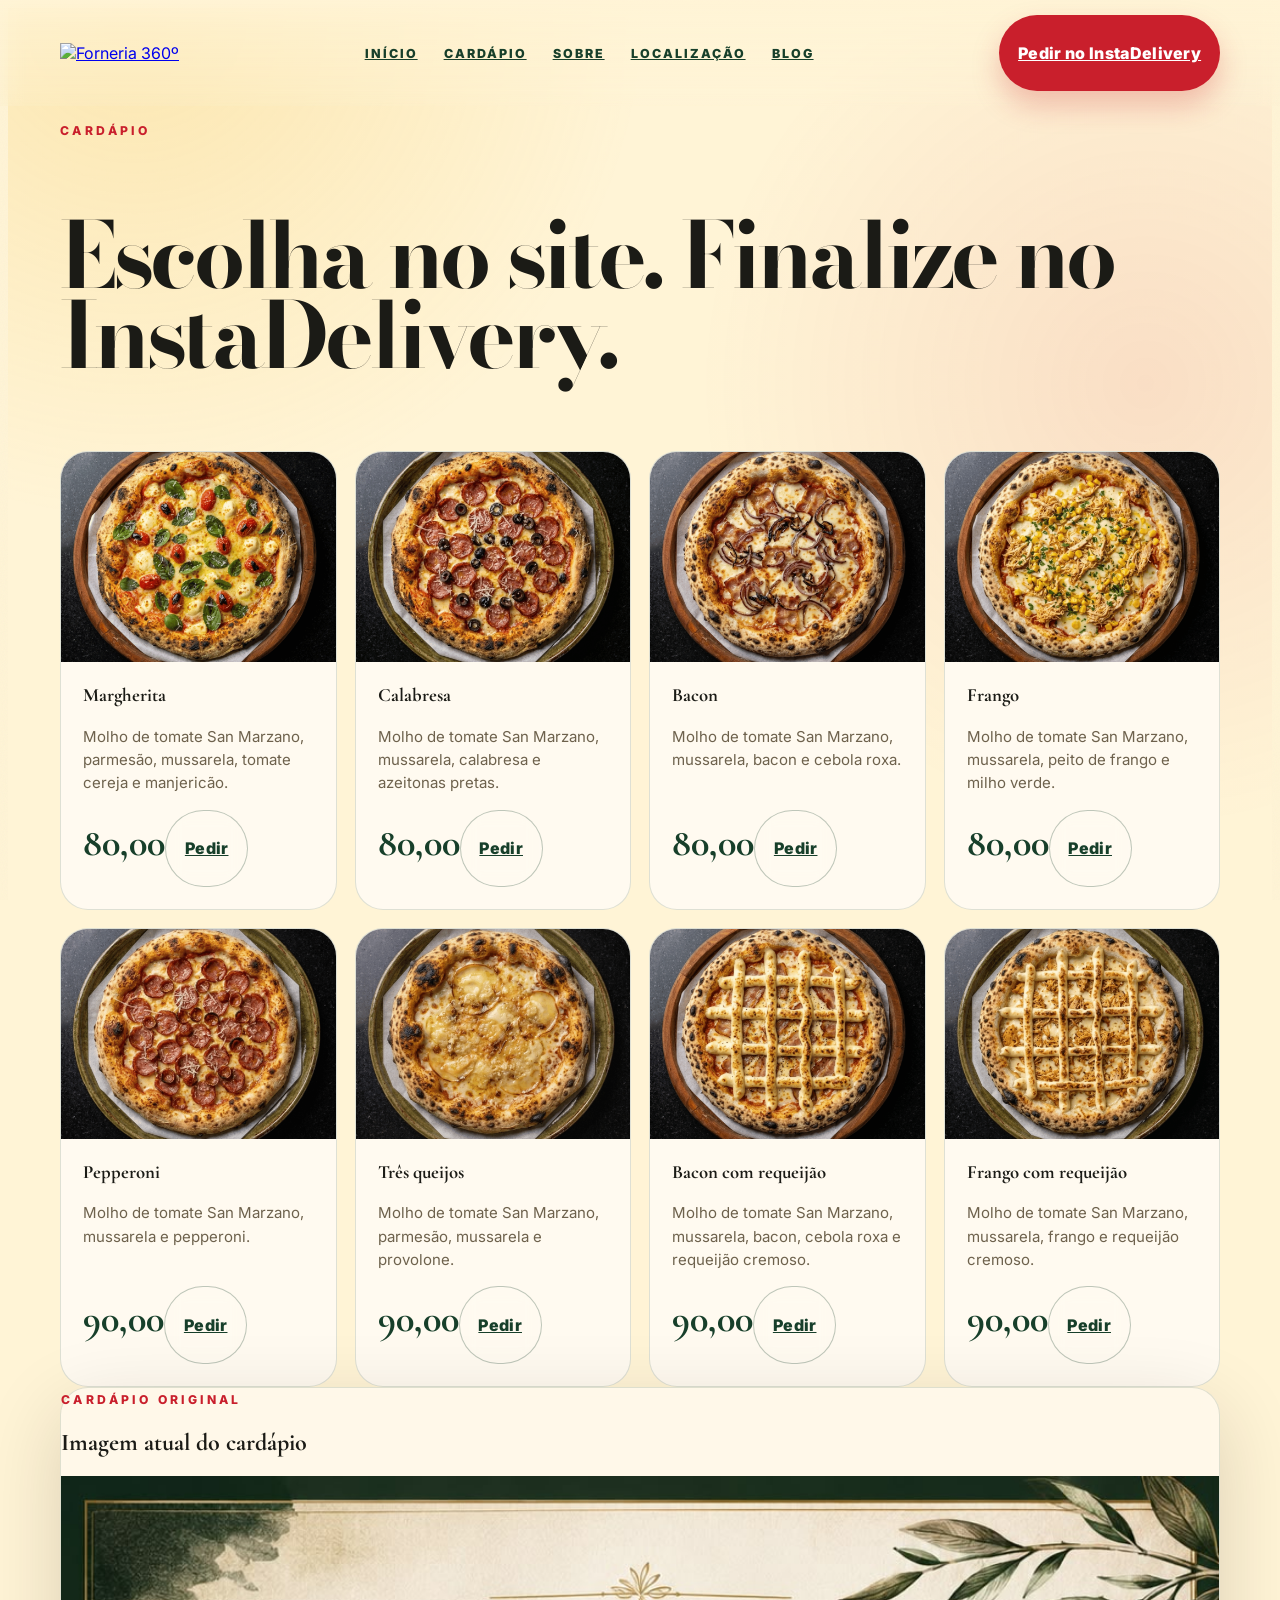
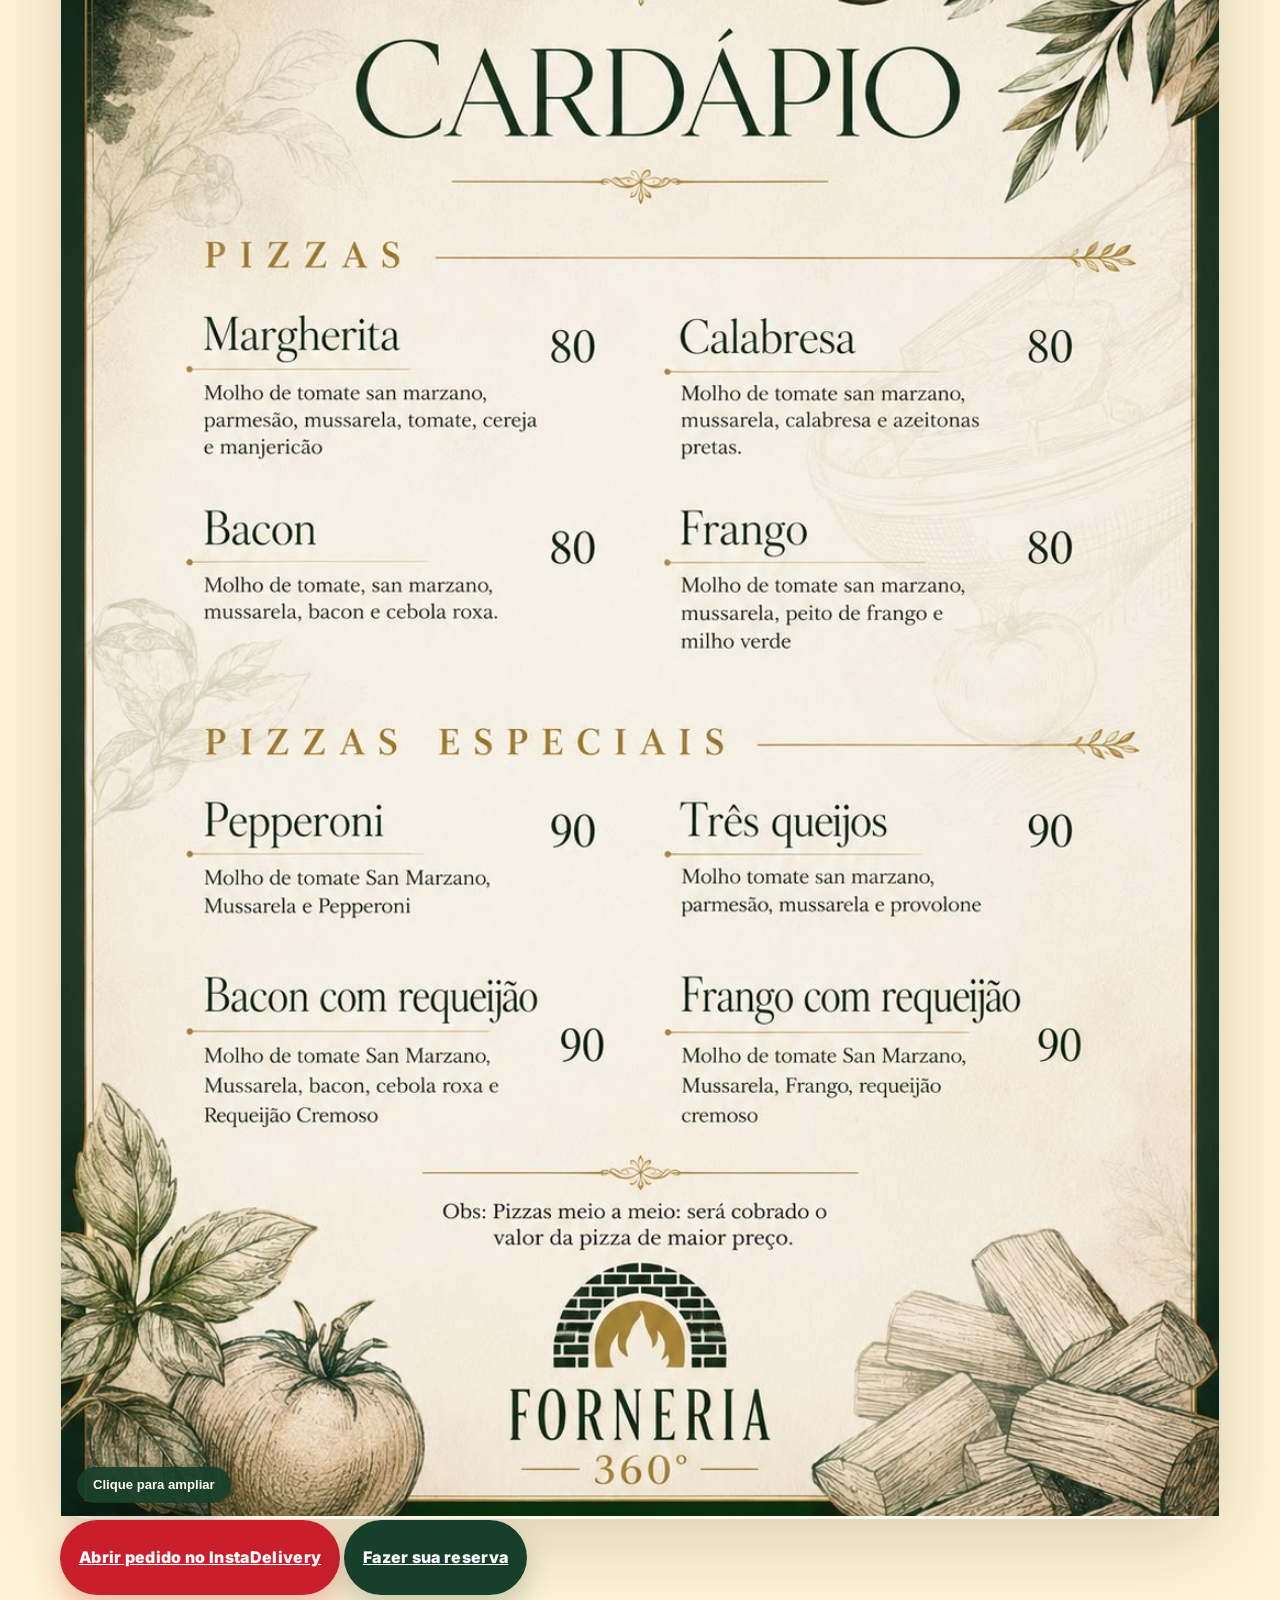
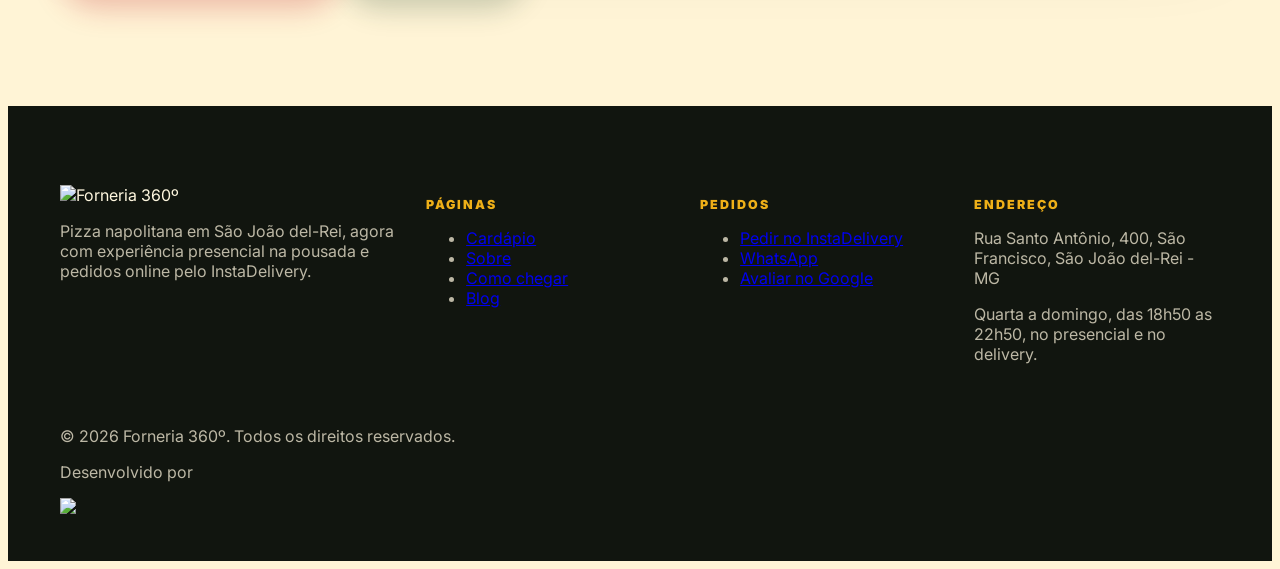
==== cardapio.html @ 9ed820e2 "Novo forma de exibir pizza, nova Hero e novo cardapio e precos" ====
﻿<!doctype html>
<html lang="pt-BR">
  <head>
    <meta charset="UTF-8" />
    <meta name="viewport" content="width=device-width, initial-scale=1.0" />
    <title>Cardápio | Forneria 360º</title>
    <meta
      name="description"
      content="Cardápio da Forneria 360º com pizzas clássicas e especiais. Todos os pedidos são concluídos pelo InstaDelivery."
    />
    <meta name="theme-color" content="#173f2a" />
    <link rel="canonical" href="https://www.forneria360.com.br/cardapio.html" />
    <meta property="og:type" content="website" />
    <meta property="og:title" content="Cardápio | Forneria 360º" />
    <meta
      property="og:description"
      content="Cardápio da Forneria 360º com pizzas clássicas e especiais. Todos os pedidos são concluídos pelo InstaDelivery."
    />
    <meta
      property="og:url"
      content="https://www.forneria360.com.br/cardapio.html"
    />
    <meta
      property="og:image"
      content="./assets/Cardapio_Forneria.jpeg"
    />
    <meta name="twitter:card" content="summary_large_image" />
    <link
      rel="icon"
      href="./assets/favicon.ico"
      type="image/svg+xml"
    />
    <link rel="preconnect" href="https://fonts.googleapis.com" />
    <link rel="preconnect" href="https://fonts.gstatic.com" crossorigin />
    <link
      href="https://fonts.googleapis.com/css2?family=Bodoni+Moda:opsz,wght@6..96,600;6..96,800&family=Cormorant+Garamond:wght@500;600;700&family=Inter:wght@400;500;700;800;900&display=swap"
      rel="stylesheet"
    />
    <script src="https://cdn.tailwindcss.com"></script>
    <style>
      :root {
        --cream: #fff4d6;
        --cream-2: #f7e6b8;
        --ink: #1b1b16;
        --muted: #6e624d;
        --green: #173f2a;
        --green-2: #0f2b1d;
        --red: #c91f2c;
        --red-2: #8f1720;
        --gold: #efb018;
        --paper: #fffaf0;
        --shadow: 0 24px 80px rgba(36, 24, 10, 0.16);
        --radius: 28px;
      }
      html {
        scroll-behavior: smooth;
        background: var(--cream);
      }
      body {
        font-family: Inter, system-ui, sans-serif;
        color: var(--ink);
        background:
          radial-gradient(
            circle at 10% 0%,
            rgba(239, 176, 24, 0.2),
            transparent 32rem
          ),
          radial-gradient(
            circle at 90% 10%,
            rgba(201, 31, 44, 0.1),
            transparent 28rem
          ),
          var(--cream);
        overflow-x: hidden;
      }
      body::before {
        content: "";
        position: fixed;
        inset: 0;
        pointer-events: none;
        opacity: 0.16;
        z-index: -1;
        background-image: url("data:image/svg+xml,%3Csvg xmlns='http://www.w3.org/2000/svg' width='180' height='180' viewBox='0 0 180 180'%3E%3Cfilter id='n'%3E%3CfeTurbulence type='fractalNoise' baseFrequency='.9' numOctaves='2' stitchTiles='stitch'/%3E%3C/filter%3E%3Crect width='180' height='180' filter='url(%23n)' opacity='.26'/%3E%3C/svg%3E");
      }
      .serif {
        font-family: "Cormorant Garamond", Georgia, serif;
      }
      .display {
        font-family: "Bodoni Moda", "Cormorant Garamond", serif;
      }
      .container {
        width: min(1160px, calc(100% - 32px));
        margin-inline: auto;
        padding: 15px;
      }
      .wide {
        width: min(1380px, calc(100% - 18px));
        margin-inline: auto;
      }
      .section {
        padding: 96px 0;
      }
      .section-tight {
        padding: 56px 0;
      }
      .eyebrow {
        font-size: 0.76rem;
        letter-spacing: 0.28em;
        text-transform: uppercase;
        color: var(--red);
        font-weight: 800;
      }
      .title-xl {
        font-size: clamp(3.6rem, 16vw, 11rem);
        line-height: 0.78;
        letter-spacing: -0.08em;
      }
      .title-lg {
        font-size: clamp(2.5rem, 8vw, 5.7rem);
        line-height: 0.88;
        letter-spacing: -0.045em;
      }
      .title-md {
        font-size: clamp(2.1rem, 6vw, 4rem);
        line-height: 0.95;
        letter-spacing: -0.035em;
      }
      .body-lg {
        font-size: clamp(1.05rem, 2.5vw, 1.28rem);
        line-height: 1.75;
        color: var(--muted);
      }
      .btn {
        display: inline-flex;
        align-items: center;
        justify-content: center;
        gap: 0.65rem;
        min-height: 48px;
        padding: 0.85rem 1.18rem;
        border-radius: 999px;
        font-weight: 850;
        letter-spacing: 0.02em;
        transition: 0.28s ease;
        position: relative;
        isolation: isolate;
        white-space: nowrap;
      }
      .btn-red {
        background: var(--red);
        color: #fff;
        box-shadow: 0 14px 28px rgba(201, 31, 44, 0.25);
      }
      .btn-red:hover {
        background: var(--red-2);
        transform: translateY(-2px) rotate(-0.5deg);
      }
      .btn-green {
        background: var(--green);
        color: #fff;
        box-shadow: 0 14px 28px rgba(23, 63, 42, 0.22);
      }
      .btn-green:hover {
        background: var(--green-2);
        transform: translateY(-2px) rotate(0.5deg);
      }
      .btn-ghost {
        border: 1px solid rgba(23, 63, 42, 0.28);
        color: var(--green);
        background: rgba(255, 250, 240, 0.62);
        backdrop-filter: blur(10px);
      }
      .btn-ghost:hover {
        background: #fff;
        transform: translateY(-2px);
      }
      .nav {
        position: fixed;
        top: 0;
        left: 0;
        right: 0;
        z-index: 60;
        transition: 0.35s ease;
        background: linear-gradient(
          to bottom,
          rgba(255, 244, 214, 0.78),
          rgba(255, 244, 214, 0.18)
        );
        backdrop-filter: blur(10px);
      }
      .nav.scrolled {
        background: rgba(255, 244, 214, 0.94);
        box-shadow: 0 12px 34px rgba(44, 29, 11, 0.12);
      }
      .nav-inner {
        height: 76px;
        display: flex;
        align-items: center;
        justify-content: space-between;
        gap: 16px;
      }
      .brand img {
        height: 54px;
        width: auto;
      }
      .nav-links {
        display: flex;
        gap: 26px;
        align-items: center;
      }
      .nav-links a {
        font-size: 0.78rem;
        text-transform: uppercase;
        letter-spacing: 0.16em;
        font-weight: 850;
        color: var(--green);
      }
      .nav-links a:hover {
        color: var(--red);
      }
      .mobile-btn {
        display: none;
        width: 46px;
        height: 46px;
        border: 1px solid rgba(23, 63, 42, 0.18);
        border-radius: 50%;
        align-items: center;
        justify-content: center;
        background: rgba(255, 250, 240, 0.72);
      }
      .mobile-panel {
        display: none;
      }
      .italy-flag {
        display: inline-grid;
        grid-template-columns: 1fr 1fr 1fr;
        width: 42px;
        height: 14px;
        border: 1px solid rgba(23, 63, 42, 0.16);
        box-shadow: 0 5px 14px rgba(0, 0, 0, 0.08);
      }
      .italy-flag span:nth-child(1) {
        background: #008c45;
      }
      .italy-flag span:nth-child(2) {
        background: #fff;
      }
      .italy-flag span:nth-child(3) {
        background: #cd212a;
      }
      .hero {
        min-height: 100svh;
        padding-top: 84px;
        display: grid;
        align-items: center;
        position: relative;
        overflow: hidden;
      }
      .hero-grid {
        display: grid;
        grid-template-columns: 1.04fr 0.96fr;
        min-height: calc(100svh - 84px);
        align-items: center;
        gap: 40px;
      }
      .wood-card {
        position: relative;
        min-height: 620px;
        border-radius: 0 0 44px 0;
        overflow: hidden;
        background: #402612;
        box-shadow: var(--shadow);
      }
      .wood-card::before {
        content: "";
        position: absolute;
        inset: 0;
        background:
          linear-gradient(135deg, rgba(18, 9, 2, 0.85), rgba(72, 41, 18, 0.42)),
          url("https://images.unsplash.com/photo-1610484826967-09c5720778c7?auto=format&fit=crop&w=1500&q=82");
        background-size: cover;
        background-position: center;
        filter: saturate(0.9);
      }
      .hero-pizza {
        position: absolute;
        width: min(76%, 560px);
        aspect-ratio: 1;
        left: 8%;
        top: 21%;
        border-radius: 50%;
        object-fit: cover;
        filter: drop-shadow(0 40px 50px rgba(0, 0, 0, 0.45));
        animation: floatPizza 5.5s ease-in-out infinite;
      }
      .tomato {
        position: absolute;
        width: 80px;
        height: 80px;
        right: 8%;
        bottom: 12%;
        border-radius: 50%;
        background: radial-gradient(circle at 35% 35%, #ff6b57, #c91f2c 68%);
        box-shadow: 0 18px 35px rgba(0, 0, 0, 0.28);
        animation: wiggle 6s ease-in-out infinite;
      }
      .pepper {
        position: absolute;
        left: 5%;
        bottom: 18%;
        font-size: 64px;
        transform: rotate(-22deg);
        filter: drop-shadow(0 12px 20px rgba(0, 0, 0, 0.25));
      }
      @keyframes floatPizza {
        0%,
        100% {
          transform: translateY(0) rotate(-4deg);
        }
        50% {
          transform: translateY(-18px) rotate(1deg);
        }
      }
      @keyframes wiggle {
        0%,
        100% {
          transform: rotate(0);
        }
        50% {
          transform: rotate(16deg) translateY(-10px);
        }
      }
      .vertical-social {
        position: absolute;
        right: 12px;
        top: 30%;
        writing-mode: vertical-rl;
        display: flex;
        gap: 16px;
        z-index: 4;
        font-size: 0.74rem;
        color: rgba(23, 63, 42, 0.58);
        font-weight: 800;
        letter-spacing: 0.18em;
        text-transform: uppercase;
      }
      .vertical-social a:hover {
        color: var(--red);
      }
      .hero-copy {
        position: relative;
        z-index: 3;
        padding: 48px 0;
      }
      .stamp {
        width: 112px;
        height: 112px;
        border: 1px dashed rgba(23, 63, 42, 0.38);
        border-radius: 50%;
        display: grid;
        place-items: center;
        color: var(--green);
        font-weight: 900;
        text-align: center;
        line-height: 1.05;
        transform: rotate(-9deg);
        background: rgba(255, 250, 240, 0.42);
      }
      .paper {
        background: rgba(255, 250, 240, 0.72);
        border: 1px solid rgba(23, 63, 42, 0.14);
        border-radius: var(--radius);
        box-shadow: var(--shadow);
        backdrop-filter: blur(10px);
      }
      .paper-flat {
        background: var(--paper);
        border: 1px solid rgba(23, 63, 42, 0.14);
        border-radius: var(--radius);
      }
      .marquee {
        overflow: hidden;
        border-block: 1px solid rgba(23, 63, 42, 0.16);
        background: rgba(255, 250, 240, 0.5);
      }
      .marquee-track {
        display: flex;
        gap: 36px;
        width: max-content;
        animation: marquee 23s linear infinite;
        padding: 14px 0;
        font-weight: 900;
        color: var(--green);
        letter-spacing: 0.16em;
        text-transform: uppercase;
        font-size: 0.78rem;
      }
      .marquee-track span {
        display: flex;
        align-items: center;
        gap: 12px;
      }
      .marquee-track i {
        width: 8px;
        height: 8px;
        border-radius: 50%;
        background: var(--red);
        display: inline-block;
      }
      @keyframes marquee {
        to {
          transform: translateX(-50%);
        }
      }
      .stat {
        padding: 24px;
        border-left: 1px solid rgba(23, 63, 42, 0.14);
      }
      .stat strong {
        font-family: "Cormorant Garamond", serif;
        font-size: clamp(2.7rem, 6vw, 5rem);
        line-height: 1;
        color: var(--green);
      }
      .stat span {
        display: block;
        color: var(--muted);
        font-size: 0.9rem;
        margin-top: 8px;
      }
      .pizza-grid {
        display: grid;
        grid-template-columns: repeat(4, minmax(0, 1fr));
        gap: 18px;
      }
      .pizza-tile {
        padding: 0;
        min-height: 430px;
        display: flex;
        flex-direction: column;
        justify-content: space-between;
        position: relative;
        overflow: hidden;
      }
      .pizza-tile h3,
      .pizza-tile .ingredient {
        margin-left: 22px;
        margin-right: 22px;
      }
      .pizza-tile > .flex {
        padding: 0 22px 22px;
      }
      .pizza-art {
        position: relative;
        width: 100%;
        aspect-ratio: 4 / 3;
        min-height: 210px;
        margin: 0 0 22px;
        overflow: hidden;
        background: #e7ddc5;
      }
      .pizza-art img {
        display: block;
        width: 100%;
        height: 100%;
        object-fit: cover;
        opacity: 1;
        filter: none;
      }
      .price {
        font-family: "Cormorant Garamond", serif;
        font-weight: 700;
        font-size: 2.4rem;
        color: var(--green);
      }
      .ingredient {
        font-size: 0.94rem;
        line-height: 1.55;
        color: var(--muted);
      }
      .chip {
        display: inline-flex;
        align-items: center;
        gap: 0.5rem;
        border: 1px solid rgba(23, 63, 42, 0.18);
        border-radius: 999px;
        padding: 0.42rem 0.78rem;
        color: var(--green);
        font-size: 0.78rem;
        font-weight: 850;
        background: rgba(255, 250, 240, 0.58);
      }
      .split {
        display: grid;
        grid-template-columns: 1fr 1fr;
        gap: 40px;
        align-items: center;
      }
      .photo-stack {
        position: relative;
        min-height: 540px;
      }
      .photo-stack img {
        position: absolute;
        object-fit: cover;
        border-radius: 34px;
        box-shadow: var(--shadow);
      }
      .photo-stack .one {
        inset: 0 16% 16% 0;
      }
      .photo-stack .two {
        right: 0;
        bottom: 0;
        width: 46%;
        height: 45%;
        border: 8px solid var(--cream);
      }
      .photo-stack .three {
        left: 6%;
        bottom: 7%;
        width: 31%;
        height: 32%;
        border: 8px solid var(--cream);
        transform: rotate(-5deg);
      }
      .dudu-card {
        display: grid;
        grid-template-columns: 0.72fr 1fr;
        overflow: hidden;
      }
      .dudu-card img {
        height: 100%;
        min-height: 430px;
        object-fit: cover;
      }
      .dudu-card .copy {
        padding: 38px;
      }
      .quote {
        font-family: "Cormorant Garamond", serif;
        font-size: clamp(1.8rem, 4vw, 3rem);
        line-height: 1.05;
        color: var(--green);
      }
      .location-card {
        overflow: hidden;
        display: grid;
        grid-template-columns: 1fr 1fr;
      }
      .map-frame {
        width: 100%;
        min-height: 430px;
        border: 0;
        filter: saturate(0.8) contrast(0.92);
      }
      .route-card {
        padding: 34px;
      }
      .gallery {
        display: grid;
        grid-template-columns: 1.1fr 0.9fr 0.9fr;
        gap: 16px;
      }
      .gallery img {
        height: 320px;
        border-radius: 28px;
        object-fit: cover;
      }
      .gallery img:first-child {
        height: 500px;
        grid-row: span 2;
      }
      .blog-grid {
        display: grid;
        grid-template-columns: repeat(3, minmax(0, 1fr));
        gap: 20px;
      }
      .blog-card {
        overflow: hidden;
        transition: 0.3s ease;
      }
      .blog-card:hover {
        transform: translateY(-6px);
        box-shadow: var(--shadow);
      }
      .blog-card img {
        height: 220px;
        object-fit: cover;
      }
      .blog-card .copy {
        padding: 24px;
      }
      .footer {
        background: #11150f;
        color: #fff7df;
        padding: 64px 0 28px;
        position: relative;
        overflow: hidden;
      }
      .footer a:hover {
        color: #fff;
      }
      .footer-grid {
        display: grid;
        grid-template-columns: 1.1fr 0.8fr 0.8fr 0.8fr;
        gap: 28px;
        position: relative;
        z-index: 2;
      }
      .footer h3 {
        font-weight: 900;
        letter-spacing: 0.16em;
        text-transform: uppercase;
        font-size: 0.78rem;
        color: #efb018;
      }
      .footer p,
      .footer li {
        color: rgba(255, 247, 223, 0.72);
      }
      .floating-cta {
        position: fixed;
        right: 18px;
        bottom: 18px;
        z-index: 50;
      }
      .reveal {
        opacity: 0;
        transform: translateY(24px);
        transition:
          opacity 0.7s ease,
          transform 0.7s ease;
      }
      .reveal.visible {
        opacity: 1;
        transform: translateY(0);
      }
      .leaf-line {
        height: 1px;
        background: linear-gradient(
          90deg,
          transparent,
          var(--gold),
          transparent
        );
        position: relative;
      }
      .leaf-line::after {
        content: "✦";
        position: absolute;
        left: 50%;
        top: 50%;
        transform: translate(-50%, -50%);
        color: var(--gold);
        background: var(--cream);
        padding: 0 12px;
      }
      .article {
        max-width: 790px;
        margin-inline: auto;
      }
      .article p {
        font-size: 1.12rem;
        line-height: 1.9;
        color: var(--muted);
        margin: 1.2rem 0;
      }
      .article h2 {
        font-family: "Cormorant Garamond", serif;
        font-size: 2.3rem;
        color: var(--green);
        margin-top: 2.4rem;
        line-height: 1;
      }
      .article ul {
        margin: 1rem 0 1rem 1.2rem;
        color: var(--muted);
        line-height: 1.8;
        list-style: disc;
      }
      .menu-preview {
        position: relative;
        display: block;
        width: 100%;
        cursor: zoom-in;
        border: 0;
        padding: 0;
        background: transparent;
      }

      .menu-preview img {
        width: 100%;
        transition: 0.28s ease;
      }

      .menu-preview:hover img {
        transform: scale(1.02);
        filter: brightness(0.92);
      }

      .menu-preview-badge {
        position: absolute;
        left: 16px;
        bottom: 16px;
        z-index: 2;
        border-radius: 999px;
        padding: 0.65rem 1rem;
        background: rgba(23, 63, 42, 0.92);
        color: #fffaf0;
        font-size: 0.82rem;
        font-weight: 900;
        box-shadow: 0 14px 28px rgba(0, 0, 0, 0.22);
      }

      .image-viewer {
        position: fixed;
        inset: 0;
        z-index: 999;
        display: none;
        align-items: center;
        justify-content: center;
        padding: 24px;
        background: rgba(7, 10, 7, 0.86);
        backdrop-filter: blur(10px);
      }

      .image-viewer.open {
        display: flex;
      }

      .image-viewer img {
        max-width: min(100%, 1000px);
        max-height: 88vh;
        object-fit: contain;
        border-radius: 22px;
        background: #fff4d6;
        box-shadow: 0 30px 90px rgba(0, 0, 0, 0.45);
      }

      .image-viewer-close {
        position: fixed;
        top: 18px;
        right: 18px;
        width: 46px;
        height: 46px;
        border: 1px solid rgba(255, 250, 240, 0.28);
        border-radius: 50%;
        background: rgba(255, 250, 240, 0.12);
        color: #fffaf0;
        font-size: 2rem;
        line-height: 1;
        cursor: pointer;
        transition: 0.2s ease;
      }

      .image-viewer-close:hover {
        background: #fffaf0;
        color: var(--green);
        transform: rotate(8deg);
      }
      @media (max-width: 1024px) {
        .nav-links,
        .nav-cta {
          display: none;
        }
        .mobile-btn {
          display: flex;
        }
        .mobile-panel {
          display: block;
          position: fixed;
          inset: 76px 12px auto 12px;
          background: rgba(255, 250, 240, 0.96);
          border: 1px solid rgba(23, 63, 42, 0.14);
          border-radius: 24px;
          box-shadow: var(--shadow);
          padding: 18px;
          transform: translateY(-14px);
          opacity: 0;
          pointer-events: none;
          transition: 0.25s ease;
        }
        .mobile-panel.open {
          opacity: 1;
          transform: translateY(0);
          pointer-events: auto;
        }
        .mobile-panel a {
          display: block;
          padding: 14px;
          border-bottom: 1px solid rgba(23, 63, 42, 0.1);
          font-weight: 900;
          color: var(--green);
        }
        .hero-grid,
        .split,
        .location-card,
        .dudu-card {
          grid-template-columns: 1fr;
        }
        .hero {
          padding-top: 76px;
        }
        .hero-grid {
          gap: 0;
        }
        .wood-card {
          min-height: 360px;
          border-radius: 0 0 32px 32px;
        }
        .hero-pizza {
          width: 70%;
          left: 15%;
          top: 14%;
        }
        .hero-copy {
          padding: 36px 0 56px;
        }
        .vertical-social {
          display: none;
        }
        .pizza-grid {
          grid-template-columns: repeat(2, minmax(0, 1fr));
        }
        .gallery,
        .blog-grid,
        .footer-grid {
          grid-template-columns: 1fr;
        }
        .gallery img,
        .gallery img:first-child {
          height: 260px;
          grid-row: auto;
        }
        .photo-stack {
          min-height: 460px;
        }
        .section {
          padding: 72px 0;
        }
        .floating-cta {
          left: 16px;
          right: 16px;
        }
        .floating-cta .btn {
          width: 100%;
        }
      }
      @media (max-width: 640px) {
        .container {
          width: min(100% - 32px, 1160px);
        }
        .brand img {
          height: 44px;
        }
        .nav-inner {
          height: 70px;
        }
        .mobile-panel {
          inset: 70px 10px auto;
        }
        .hero {
          padding-top: 70px;
        }
        .title-xl {
          font-size: clamp(4rem, 24vw, 6.6rem);
        }
        .pizza-grid {
          grid-template-columns: 1fr;
        }
        .pizza-tile {
          min-height: auto;
        }
        .stat {
          border-left: 0;
          border-top: 1px solid rgba(23, 63, 42, 0.14);
        }
        .photo-stack {
          min-height: 380px;
        }
        .dudu-card .copy,
        .route-card {
          padding: 24px;
        }
        .footer {
          padding-bottom: 92px;
        }
        .section-tight {
          padding: 40px 0;
        }
      }
    </style>
    <script type="application/ld+json">
      {
        "@context": "https://schema.org",
        "@type": "Restaurant",
        "name": "Forneria 360º",
        "url": "https://www.forneria360.com.br/",
        "image": "https://www.forneria360.com.br/assets/Cardapio_Forneria.jpeg",
        "servesCuisine": ["Pizza napolitana", "Italiana"],
        "priceRange": "R$65-R$75",
        "telephone": "+55 32 99941-3289",
        "address": {
          "@type": "PostalAddress",
          "streetAddress": "Rua Santo Antônio, 400",
          "addressLocality": "São João del-Rei",
          "addressRegion": "MG",
          "addressCountry": "BR"
        },
        "sameAs": [
          "https://www.instagram.com/forneria_360/",
          "https://maps.app.goo.gl/q2sva2yknLpbwB6Q7"
        ],
        "hasMenu": "https://instadelivery.com.br/forneria360"
      }
    </script>
  </head>
  <body>
    <header class="nav" data-header>
      <div class="container nav-inner">
        <a class="brand" href="./index.html" aria-label="Forneria 360º"
          ><img src="./assets/logo_forneria.png" alt="Forneria 360º"
        /></a>
        <nav class="nav-links" aria-label="Navegação principal">
          <a href="./index.html">Início</a><a href="./cardapio.html">Cardápio</a
          ><a href="./sobre.html">Sobre</a
          ><a href="./localizacao.html">Localização</a
          ><a href="./blog.html">Blog</a>
        </nav>
        <div class="nav-cta">
          <a
            class="btn btn-red"
            href="https://instadelivery.com.br/forneria360"
            target="_blank"
            rel="noopener"
            >Pedir no InstaDelivery</a
          >
        </div>
        <button
          class="mobile-btn"
          data-mobile-btn
          aria-label="Abrir menu"
          aria-expanded="false"
        >
          ☰
        </button>
      </div>
      <div class="mobile-panel" data-mobile-panel>
        <a href="./index.html">Início</a><a href="./cardapio.html">Cardápio</a
        ><a href="./sobre.html">Sobre a pizzaria</a
        ><a href="./localizacao.html">Localização</a
        ><a href="./blog.html">Blog</a
        ><a
          href="https://instadelivery.com.br/forneria360"
          target="_blank"
          rel="noopener"
          >Pedir agora</a
        >
      </div>
    </header>
    <main>
      <section class="section pt-32">
        <div class="container">
          <span class="eyebrow reveal">cardápio</span>
          <h1 class="display title-lg text-[#173f2a] mt-3 reveal">
            Escolha no site. Finalize no InstaDelivery.
          </h1>
          <div class="pizza-grid mt-12">
            <article class="pizza-tile paper-flat reveal">
              <div>
                <div class="pizza-art">
                  <img
                    src="./assets/pizzas/marguerita.png"
                    alt="Pizza Margherita"
                  />
                </div>
                <h3
                  class="serif text-3xl md:text-4xl text-[#173f2a] leading-none"
                >
                  Margherita
                </h3>
                <p class="ingredient mt-3">
                  Molho de tomate San Marzano, parmesão, mussarela, tomate
                  cereja e manjericão.
                </p>
              </div>
              <div class="flex items-center justify-between gap-3 mt-5">
                <span class="price">80,00</span
                ><a
                  class="btn btn-ghost !min-h-10 !px-4"
                  href="https://instadelivery.com.br/forneria360"
                  target="_blank"
                  rel="noopener"
                  >Pedir</a
                >
              </div>
            </article>
            <article class="pizza-tile paper-flat reveal">
              <div>
                <div class="pizza-art">
                  <img
                    src="./assets/pizzas/calabresa.png"
                    alt="Pizza Calabresa"
                  />
                </div>
                <h3
                  class="serif text-3xl md:text-4xl text-[#173f2a] leading-none"
                >
                  Calabresa
                </h3>
                <p class="ingredient mt-3">
                  Molho de tomate San Marzano, mussarela, calabresa e azeitonas
                  pretas.
                </p>
              </div>
              <div class="flex items-center justify-between gap-3 mt-5">
                <span class="price">80,00</span
                ><a
                  class="btn btn-ghost !min-h-10 !px-4"
                  href="https://instadelivery.com.br/forneria360"
                  target="_blank"
                  rel="noopener"
                  >Pedir</a
                >
              </div>
            </article>
            <article class="pizza-tile paper-flat reveal">
              <div>
                <div class="pizza-art">
                  <img
                    src="./assets/pizzas/bacon.png"
                    alt="Pizza Bacon"
                  />
                </div>
                <h3
                  class="serif text-3xl md:text-4xl text-[#173f2a] leading-none"
                >
                  Bacon
                </h3>
                <p class="ingredient mt-3">
                  Molho de tomate San Marzano, mussarela, bacon e cebola roxa.
                </p>
              </div>
              <div class="flex items-center justify-between gap-3 mt-5">
                <span class="price">80,00</span
                ><a
                  class="btn btn-ghost !min-h-10 !px-4"
                  href="https://instadelivery.com.br/forneria360"
                  target="_blank"
                  rel="noopener"
                  >Pedir</a
                >
              </div>
            </article>
            <article class="pizza-tile paper-flat reveal">
              <div>
                <div class="pizza-art">
                  <img
                    src="./assets/pizzas/frango.png"
                    alt="Pizza Frango"
                  />
                </div>
                <h3
                  class="serif text-3xl md:text-4xl text-[#173f2a] leading-none"
                >
                  Frango
                </h3>
                <p class="ingredient mt-3">
                  Molho de tomate San Marzano, mussarela, peito de frango e
                  milho verde.
                </p>
              </div>
              <div class="flex items-center justify-between gap-3 mt-5">
                <span class="price">80,00</span
                ><a
                  class="btn btn-ghost !min-h-10 !px-4"
                  href="https://instadelivery.com.br/forneria360"
                  target="_blank"
                  rel="noopener"
                  >Pedir</a
                >
              </div>
            </article>
            <article class="pizza-tile paper-flat reveal">
              <div>
                <div class="pizza-art">
                  <img
                    src="./assets/pizzas/pepperoni.png"
                    alt="Pizza Pepperoni"
                  />
                </div>
                <h3
                  class="serif text-3xl md:text-4xl text-[#173f2a] leading-none"
                >
                  Pepperoni
                </h3>
                <p class="ingredient mt-3">
                  Molho de tomate San Marzano, mussarela e pepperoni.
                </p>
              </div>
              <div class="flex items-center justify-between gap-3 mt-5">
                <span class="price">90,00</span
                ><a
                  class="btn btn-ghost !min-h-10 !px-4"
                  href="https://instadelivery.com.br/forneria360"
                  target="_blank"
                  rel="noopener"
                  >Pedir</a
                >
              </div>
            </article>
            <article class="pizza-tile paper-flat reveal">
              <div>
                <div class="pizza-art">
                  <img
                    src="./assets/pizzas/3_queijos.png"
                    alt="Pizza Três queijos"
                  />
                </div>
                <h3
                  class="serif text-3xl md:text-4xl text-[#173f2a] leading-none"
                >
                  Três queijos
                </h3>
                <p class="ingredient mt-3">
                  Molho de tomate San Marzano, parmesão, mussarela e provolone.
                </p>
              </div>
              <div class="flex items-center justify-between gap-3 mt-5">
                <span class="price">90,00</span
                ><a
                  class="btn btn-ghost !min-h-10 !px-4"
                  href="https://instadelivery.com.br/forneria360"
                  target="_blank"
                  rel="noopener"
                  >Pedir</a
                >
              </div>
            </article>
            <article class="pizza-tile paper-flat reveal">
              <div>
                <div class="pizza-art">
                  <img
                    src="./assets/pizzas/bacon_requeijao.png"
                    alt="Pizza Bacon com requeijão"
                  />
                </div>
                <h3
                  class="serif text-3xl md:text-4xl text-[#173f2a] leading-none"
                >
                  Bacon com requeijão
                </h3>
                <p class="ingredient mt-3">
                  Molho de tomate San Marzano, mussarela, bacon, cebola roxa e
                  requeijão cremoso.
                </p>
              </div>
              <div class="flex items-center justify-between gap-3 mt-5">
                <span class="price">90,00</span
                ><a
                  class="btn btn-ghost !min-h-10 !px-4"
                  href="https://instadelivery.com.br/forneria360"
                  target="_blank"
                  rel="noopener"
                  >Pedir</a
                >
              </div>
            </article>
            <article class="pizza-tile paper-flat reveal">
              <div>
                <div class="pizza-art">
                  <img
                    src="./assets/pizzas/frango_requeijao.png"
                    alt="Pizza Frango com requeijão"
                  />
                </div>
                <h3
                  class="serif text-3xl md:text-4xl text-[#173f2a] leading-none"
                >
                  Frango com requeijão
                </h3>
                <p class="ingredient mt-3">
                  Molho de tomate San Marzano, mussarela, frango e requeijão
                  cremoso.
                </p>
              </div>
              <div class="flex items-center justify-between gap-3 mt-5">
                <span class="price">90,00</span
                ><a
                  class="btn btn-ghost !min-h-10 !px-4"
                  href="https://instadelivery.com.br/forneria360"
                  target="_blank"
                  rel="noopener"
                  >Pedir</a
                >
              </div>
            </article>
          </div>
          <div class="paper p-6 md:p-8 mt-10 reveal">
            <div class="grid md:grid-cols-[1fr_.7fr] gap-6 items-center">
              <div>
                <span class="eyebrow">cardápio original</span>
                <h2 class="serif text-4xl text-[#173f2a] mt-2">
                  Imagem atual do cardápio
                </h2>
              </div>
              <button
                type="button"
                class="menu-preview"
                data-open-menu-viewer
                aria-label="Abrir cardápio original em tela cheia"
              >
                <span class="menu-preview-badge">Clique para ampliar</span>
                <img
                  src="./assets/Cardapio_Forneria.jpeg"
                  alt="Cardápio atual da Forneria 360º"
                  class="rounded-3xl shadow-xl max-h-[520px] object-contain bg-[#fff4d6]"
                />
              </button>
            </div>
          </div>
          <div class="flex flex-col sm:flex-row justify-center gap-3 mt-10 reveal">
            <a
              class="btn btn-red"
              href="https://instadelivery.com.br/forneria360"
              target="_blank"
              rel="noopener"
              >Abrir pedido no InstaDelivery</a
            >
            <a
              class="btn btn-green"
              href="https://wa.me/5532999413289?text=Quero%20fazer%20uma%20reserva%20para%20comer%20a%20melhor%20pizza%20napolitana%20do%20forno%20pra%20mesa%21"
              target="_blank"
              rel="noopener"
              >Fazer sua reserva</a
            >
          </div>
        </div>
      </section>
    </main>
    <footer class="footer">
      <div class="container footer-grid">
        <div>
          <img
            src="./assets/logo_forneria.png"
            alt="Forneria 360º"
            class="w-48 bg-[#fff4d6] rounded-2xl p-2 mb-5"
          />
          <p class="leading-7">
            Pizza napolitana em São João del-Rei, agora com experiência
            presencial na pousada e pedidos online pelo InstaDelivery.
          </p>
        </div>
        <div>
          <h3 class="mb-4">Páginas</h3>
          <ul class="space-y-3">
            <li><a href="./cardapio.html">Cardápio</a></li>
            <li><a href="./sobre.html">Sobre</a></li>
            <li><a href="./localizacao.html">Como chegar</a></li>
            <li><a href="./blog.html">Blog</a></li>
          </ul>
        </div>
        <div>
          <h3 class="mb-4">Pedidos</h3>
          <ul class="space-y-3">
            <li>
              <a
                href="https://instadelivery.com.br/forneria360"
                target="_blank"
                rel="noopener"
                >Pedir no InstaDelivery</a
              >
            </li>
            <li>
              <a
                href="https://wa.me/5532999413289?text=Oi%2C%20Forneria%20360!%20Quero%20saber%20mais%20sobre%20as%20pizzas."
                target="_blank"
                rel="noopener"
                >WhatsApp</a
              >
            </li>
            <li>
              <a
                href="https://www.google.com/search?q=Forneria+360+Delivery+S%C3%A3o+Jo%C3%A3o+del+Rei#lrd=0xa1c97e48efd74d:0xf8ba122b0eaef26c,3,,,"
                target="_blank"
                rel="noopener"
                >Avaliar no Google</a
              >
            </li>
          </ul>
        </div>
        <div>
          <h3 class="mb-4">Endereço</h3>
          <p>Rua Santo Antônio, 400, São Francisco, São João del-Rei - MG</p>
          <p class="mt-3">
            Quarta a domingo, das 18h50 as 22h50, no presencial e no delivery.
          </p>
        </div>
      </div>
      <div
        class="container flex flex-col md:flex-row justify-between gap-3 mt-10 border-t border-white/10 text-sm text-white/60 relative z-10"
      >
       
        <p class="flex items-center">
          © <span data-year></span> Forneria 360º. Todos os direitos reservados.
        </p>
        <div class="flex gap-2 items-center">
          <p class="text-white/60 mt-2">
            Desenvolvido por 
          </p>
          <a href="https://bitbloomai.com" target="_blank" rel="noopener">
          <img
            src="./assets/Logo_Comp_Bl.png"
            href="https://bitbloomai.com"
            target="_blank"
            rel="noopener"
            class="h-10 mt-2"
          />
          </a>
        </div>
      </div>
    </footer>
    <div
      class="image-viewer"
      data-image-viewer
      aria-hidden="true"
      role="dialog"
      aria-label="Visualizador do cardápio original"
    >
      <button
        type="button"
        class="image-viewer-close"
        data-close-menu-viewer
        aria-label="Fechar visualizador"
      >
        ×
      </button>

      <img
        src="./assets/Cardapio_Forneria.jpeg"
        alt="Cardápio atual da Forneria 360º ampliado"
      />
    </div>
    <script>
      const header = document.querySelector("[data-header]"),
        mobileBtn = document.querySelector("[data-mobile-btn]"),
        mobilePanel = document.querySelector("[data-mobile-panel]"),
        year = document.querySelector("[data-year]");
      if (year) year.textContent = new Date().getFullYear();
      function onScroll() {
        if (header) header.classList.toggle("scrolled", window.scrollY > 18);
      }
      onScroll();
      window.addEventListener("scroll", onScroll, { passive: true });
      if (mobileBtn && mobilePanel) {
        mobileBtn.addEventListener("click", () => {
          const open = mobilePanel.classList.toggle("open");
          mobileBtn.setAttribute("aria-expanded", String(open));
          mobileBtn.textContent = open ? "×" : "☰";
        });
        mobilePanel.querySelectorAll("a").forEach((a) =>
          a.addEventListener("click", () => {
            mobilePanel.classList.remove("open");
            mobileBtn.textContent = "☰";
            mobileBtn.setAttribute("aria-expanded", "false");
          }),
        );
      }
      const observer = new IntersectionObserver(
        (entries) => {
          entries.forEach((entry) => {
            if (entry.isIntersecting) {
              entry.target.classList.add("visible");
              observer.unobserve(entry.target);
            }
          });
        },
        { threshold: 0.14 },
      );
      document
        .querySelectorAll(".reveal")
        .forEach((el) => observer.observe(el));
      const openMenuViewer = document.querySelector("[data-open-menu-viewer]");
      const imageViewer = document.querySelector("[data-image-viewer]");
      const closeMenuViewer = document.querySelector("[data-close-menu-viewer]");

      function openViewer() {
        if (!imageViewer) return;

        imageViewer.classList.add("open");
        imageViewer.setAttribute("aria-hidden", "false");
        document.body.style.overflow = "hidden";
      }

      function closeViewer() {
        if (!imageViewer) return;

        imageViewer.classList.remove("open");
        imageViewer.setAttribute("aria-hidden", "true");
        document.body.style.overflow = "";
      }

      if (openMenuViewer) {
        openMenuViewer.addEventListener("click", openViewer);
      }

      if (closeMenuViewer) {
        closeMenuViewer.addEventListener("click", closeViewer);
      }

      if (imageViewer) {
        imageViewer.addEventListener("click", (event) => {
          if (event.target === imageViewer) {
            closeViewer();
          }
        });
      }

      window.addEventListener("keydown", (event) => {
        if (event.key === "Escape") {
          closeViewer();
        }
      });
    </script>
  </body>
</html>
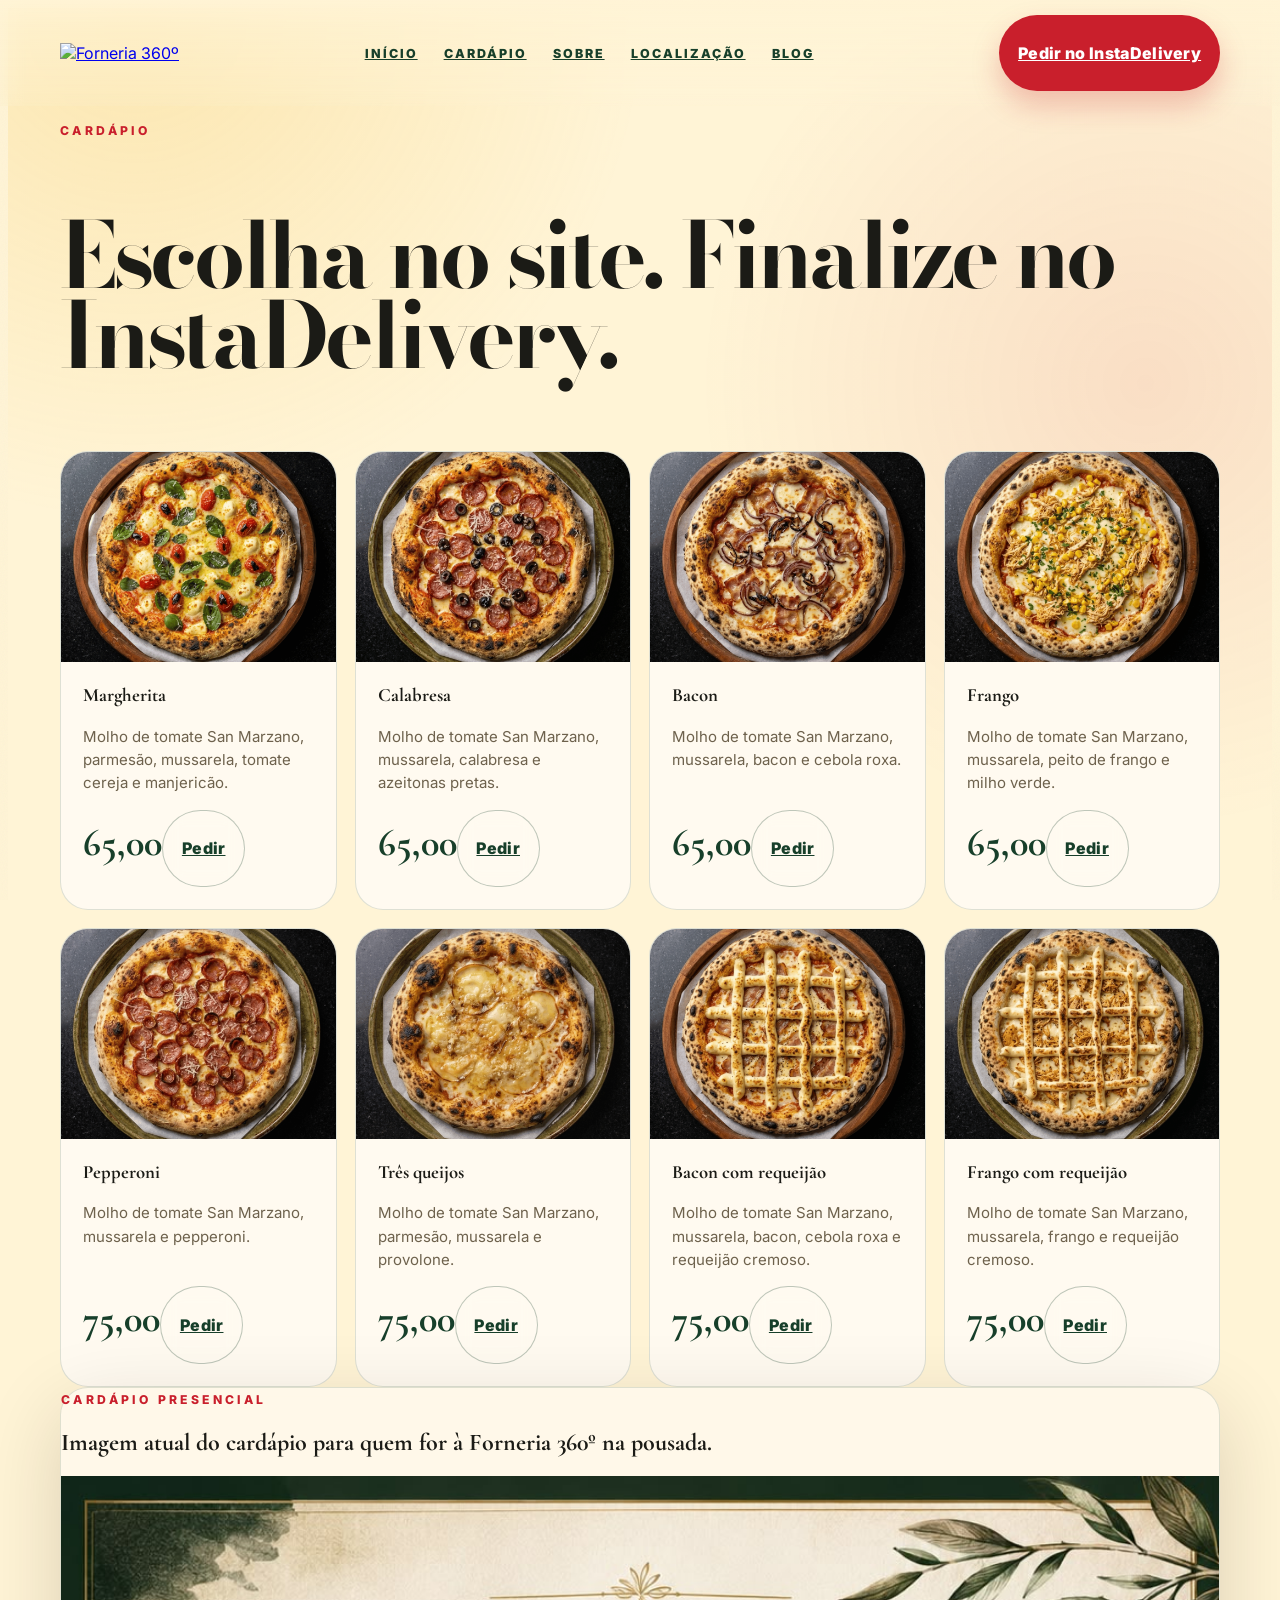
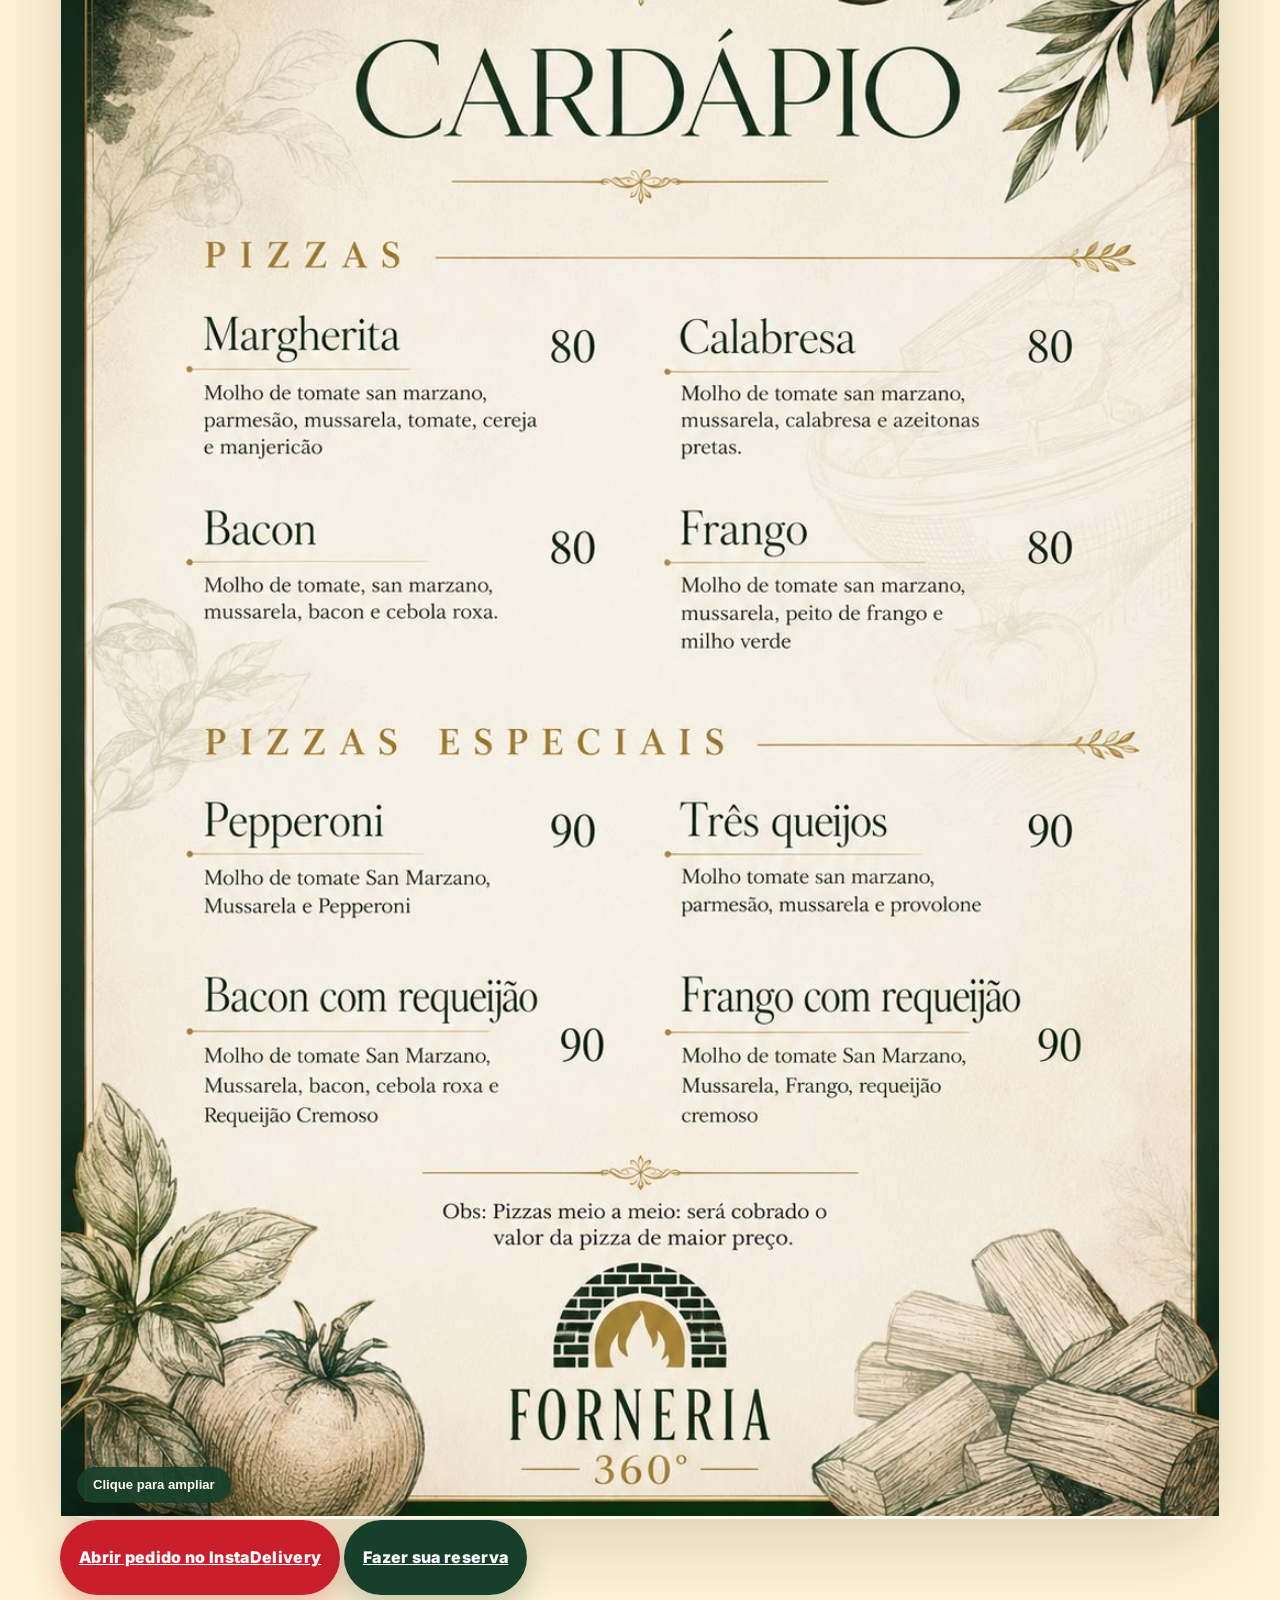
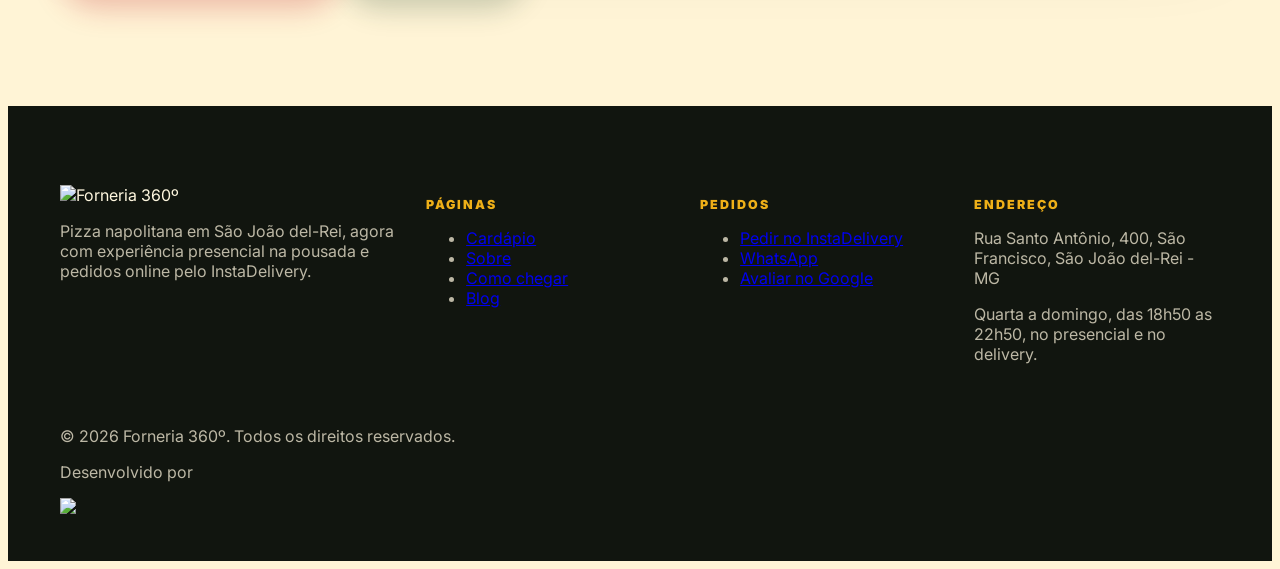
==== commit 54cfc02e: "Cardapio diferente" ====
--- a/cardapio.html
+++ b/cardapio.html
@@ -985,7 +985,7 @@
                 </p>
               </div>
               <div class="flex items-center justify-between gap-3 mt-5">
-                <span class="price">80,00</span
+                <span class="price">65,00</span
                 ><a
                   class="btn btn-ghost !min-h-10 !px-4"
                   href="https://instadelivery.com.br/forneria360"
@@ -1014,7 +1014,7 @@
                 </p>
               </div>
               <div class="flex items-center justify-between gap-3 mt-5">
-                <span class="price">80,00</span
+                <span class="price">65,00</span
                 ><a
                   class="btn btn-ghost !min-h-10 !px-4"
                   href="https://instadelivery.com.br/forneria360"
@@ -1042,7 +1042,7 @@
                 </p>
               </div>
               <div class="flex items-center justify-between gap-3 mt-5">
-                <span class="price">80,00</span
+                <span class="price">65,00</span
                 ><a
                   class="btn btn-ghost !min-h-10 !px-4"
                   href="https://instadelivery.com.br/forneria360"
@@ -1071,7 +1071,7 @@
                 </p>
               </div>
               <div class="flex items-center justify-between gap-3 mt-5">
-                <span class="price">80,00</span
+                <span class="price">65,00</span
                 ><a
                   class="btn btn-ghost !min-h-10 !px-4"
                   href="https://instadelivery.com.br/forneria360"
@@ -1099,7 +1099,7 @@
                 </p>
               </div>
               <div class="flex items-center justify-between gap-3 mt-5">
-                <span class="price">90,00</span
+                <span class="price">75,00</span
                 ><a
                   class="btn btn-ghost !min-h-10 !px-4"
                   href="https://instadelivery.com.br/forneria360"
@@ -1127,7 +1127,7 @@
                 </p>
               </div>
               <div class="flex items-center justify-between gap-3 mt-5">
-                <span class="price">90,00</span
+                <span class="price">75,00</span
                 ><a
                   class="btn btn-ghost !min-h-10 !px-4"
                   href="https://instadelivery.com.br/forneria360"
@@ -1156,7 +1156,7 @@
                 </p>
               </div>
               <div class="flex items-center justify-between gap-3 mt-5">
-                <span class="price">90,00</span
+                <span class="price">75,00</span
                 ><a
                   class="btn btn-ghost !min-h-10 !px-4"
                   href="https://instadelivery.com.br/forneria360"
@@ -1185,7 +1185,7 @@
                 </p>
               </div>
               <div class="flex items-center justify-between gap-3 mt-5">
-                <span class="price">90,00</span
+                <span class="price">75,00</span
                 ><a
                   class="btn btn-ghost !min-h-10 !px-4"
                   href="https://instadelivery.com.br/forneria360"
@@ -1199,16 +1199,16 @@
           <div class="paper p-6 md:p-8 mt-10 reveal">
             <div class="grid md:grid-cols-[1fr_.7fr] gap-6 items-center">
               <div>
-                <span class="eyebrow">cardápio original</span>
+                <span class="eyebrow">cardápio presencial</span>
                 <h2 class="serif text-4xl text-[#173f2a] mt-2">
-                  Imagem atual do cardápio
+                  Imagem atual do cardápio para quem for à Forneria 360º na pousada.
                 </h2>
               </div>
               <button
                 type="button"
                 class="menu-preview"
                 data-open-menu-viewer
-                aria-label="Abrir cardápio original em tela cheia"
+                aria-label="Abrir cardápio presencial em tela cheia"
               >
                 <span class="menu-preview-badge">Clique para ampliar</span>
                 <img
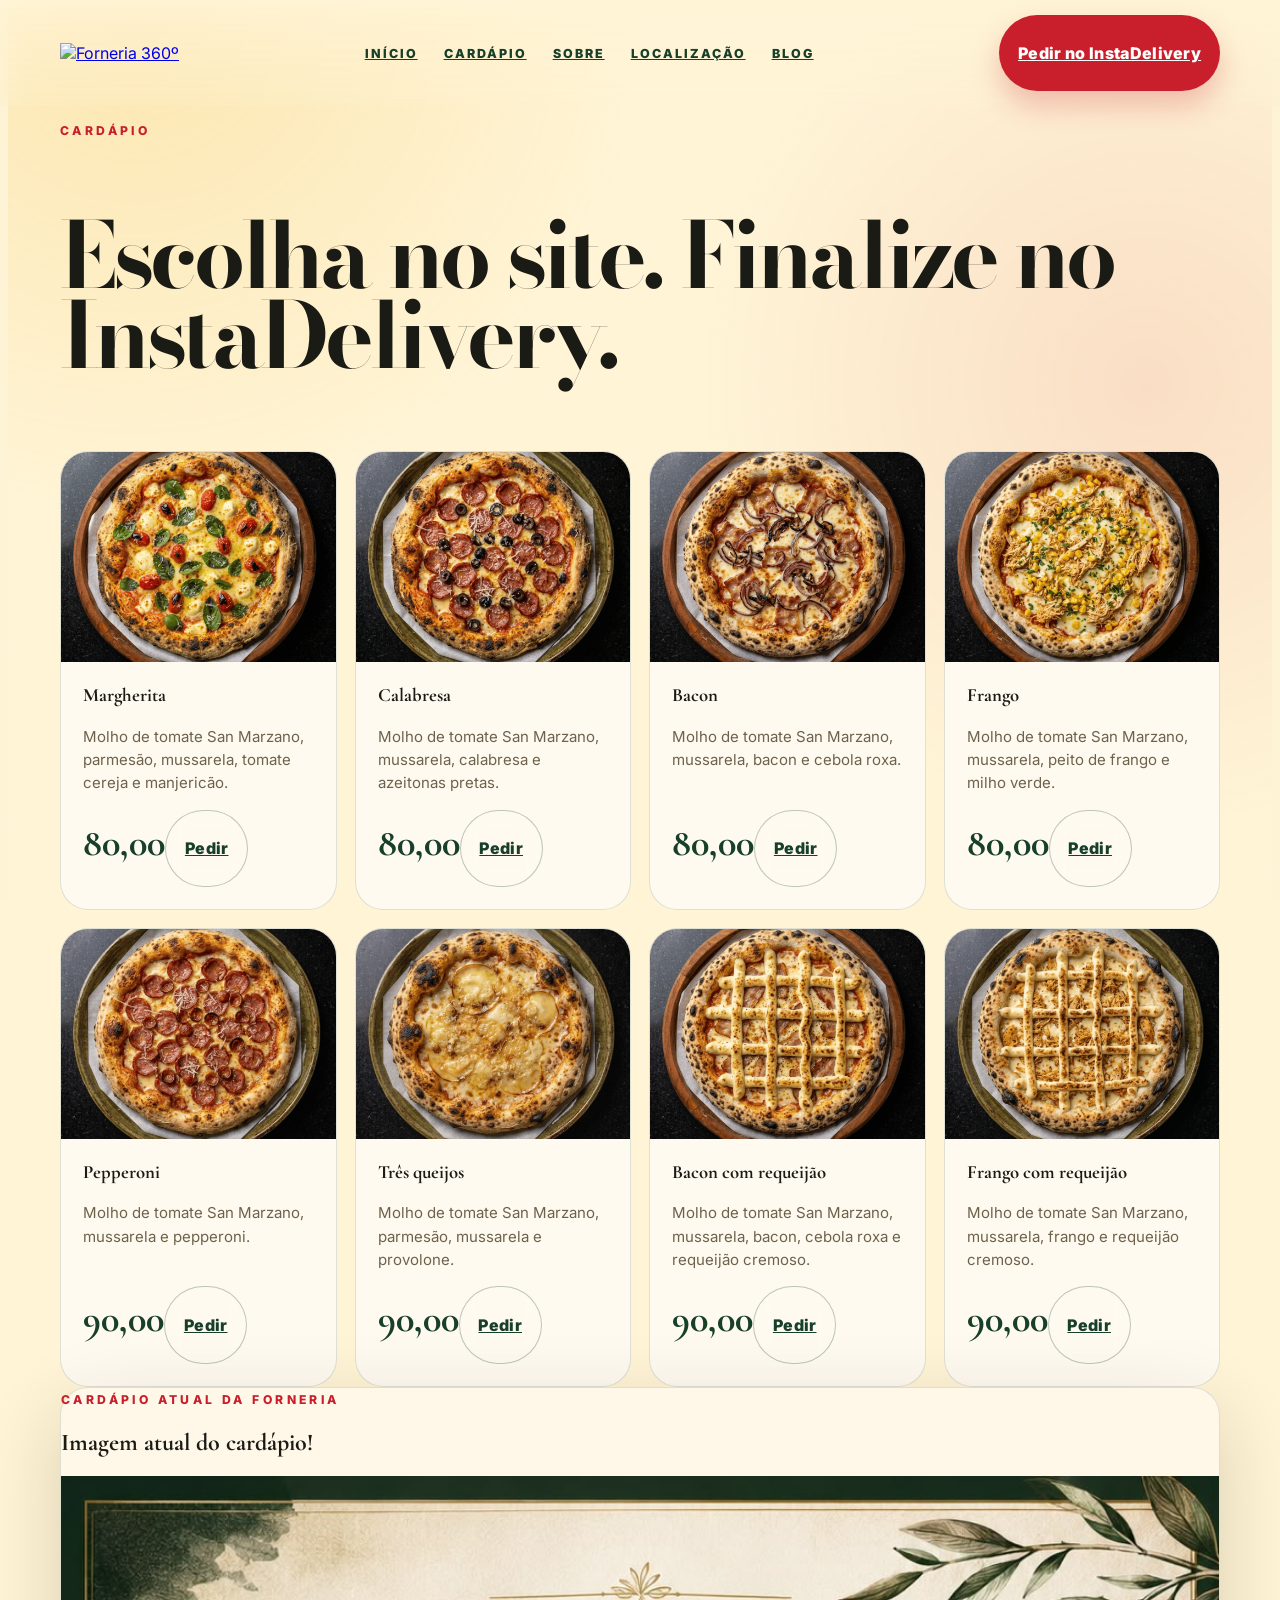
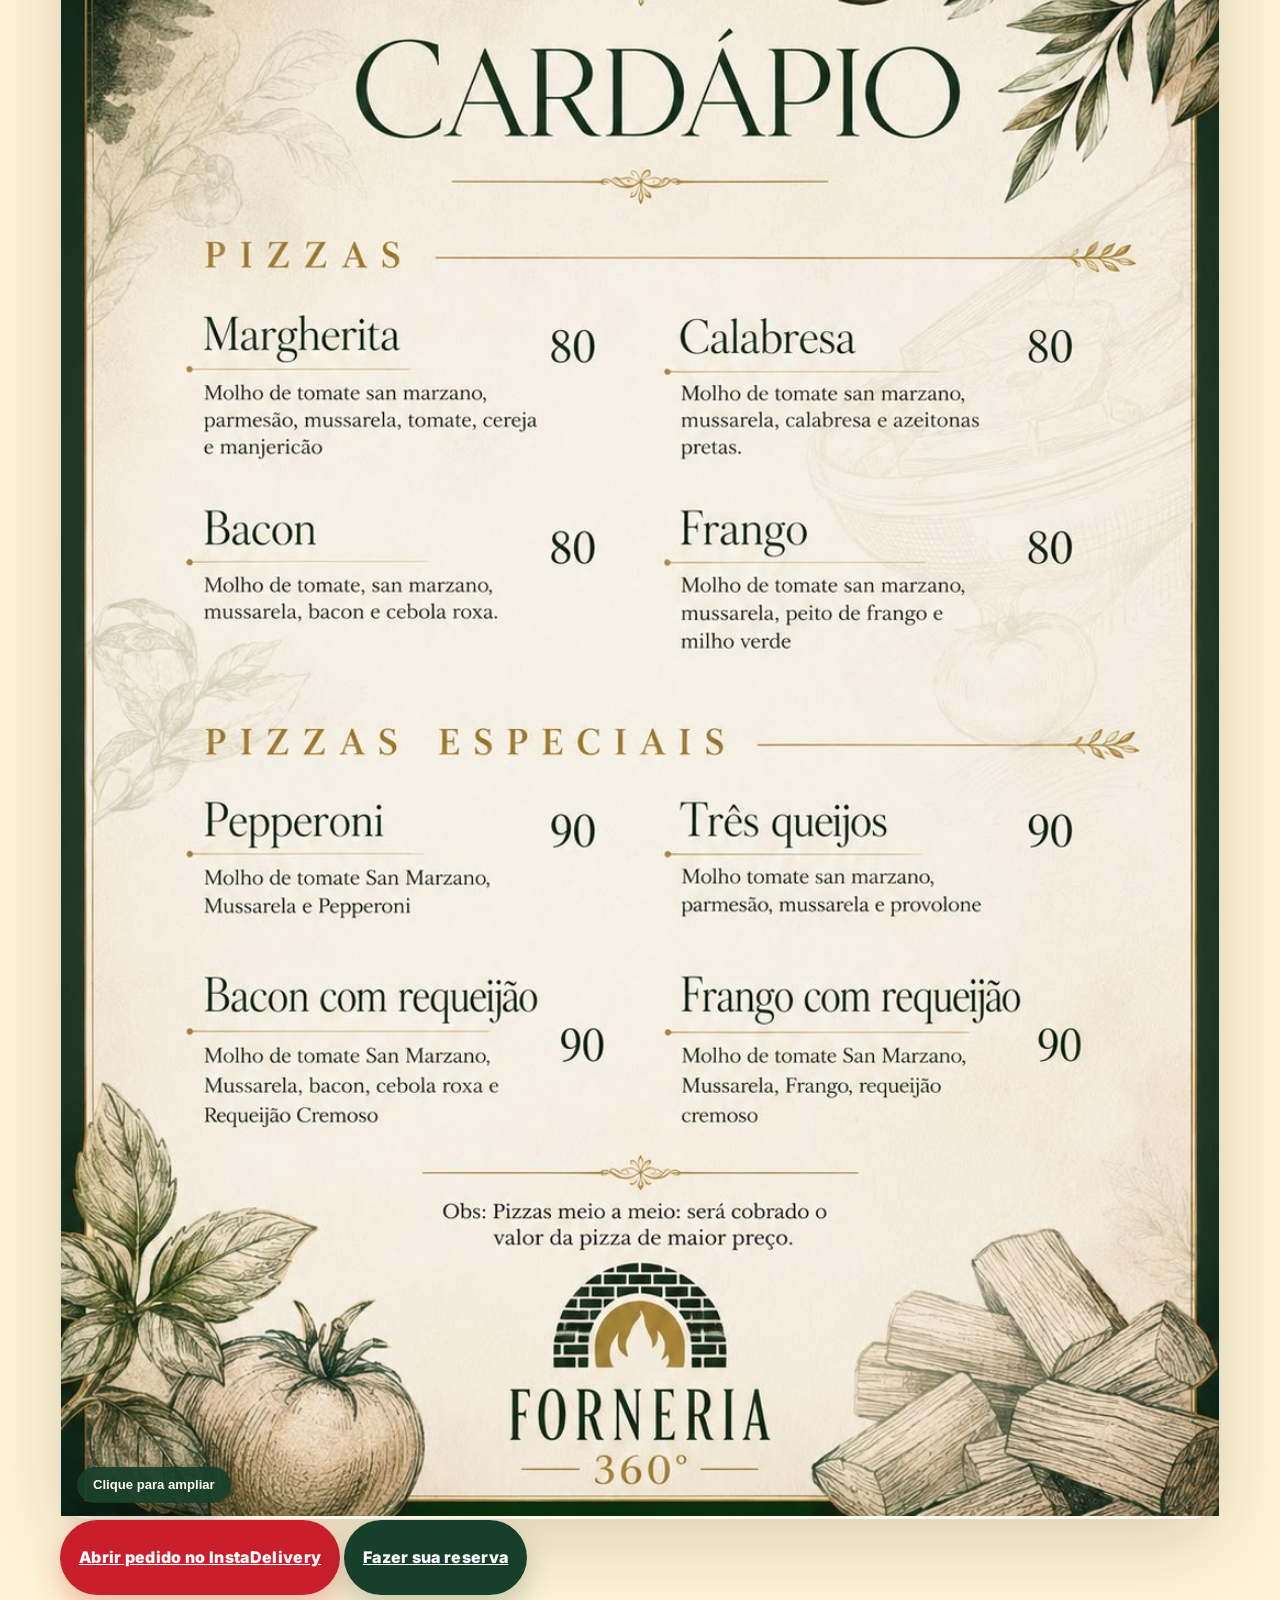
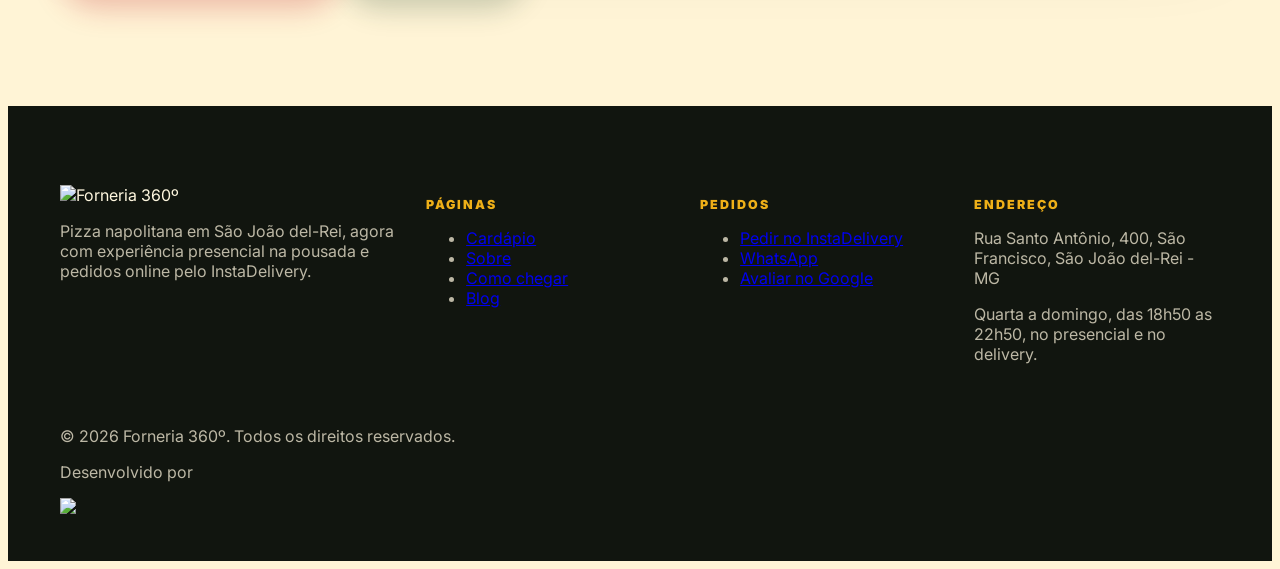
==== commit d1338b4f: "Precos" ====
--- a/cardapio.html
+++ b/cardapio.html
@@ -985,7 +985,7 @@
                 </p>
               </div>
               <div class="flex items-center justify-between gap-3 mt-5">
-                <span class="price">65,00</span
+                <span class="price">80,00</span
                 ><a
                   class="btn btn-ghost !min-h-10 !px-4"
                   href="https://instadelivery.com.br/forneria360"
@@ -1014,7 +1014,7 @@
                 </p>
               </div>
               <div class="flex items-center justify-between gap-3 mt-5">
-                <span class="price">65,00</span
+                <span class="price">80,00</span
                 ><a
                   class="btn btn-ghost !min-h-10 !px-4"
                   href="https://instadelivery.com.br/forneria360"
@@ -1042,7 +1042,7 @@
                 </p>
               </div>
               <div class="flex items-center justify-between gap-3 mt-5">
-                <span class="price">65,00</span
+                <span class="price">80,00</span
                 ><a
                   class="btn btn-ghost !min-h-10 !px-4"
                   href="https://instadelivery.com.br/forneria360"
@@ -1071,7 +1071,7 @@
                 </p>
               </div>
               <div class="flex items-center justify-between gap-3 mt-5">
-                <span class="price">65,00</span
+                <span class="price">80,00</span
                 ><a
                   class="btn btn-ghost !min-h-10 !px-4"
                   href="https://instadelivery.com.br/forneria360"
@@ -1099,7 +1099,7 @@
                 </p>
               </div>
               <div class="flex items-center justify-between gap-3 mt-5">
-                <span class="price">75,00</span
+                <span class="price">90,00</span
                 ><a
                   class="btn btn-ghost !min-h-10 !px-4"
                   href="https://instadelivery.com.br/forneria360"
@@ -1127,7 +1127,7 @@
                 </p>
               </div>
               <div class="flex items-center justify-between gap-3 mt-5">
-                <span class="price">75,00</span
+                <span class="price">90,00</span
                 ><a
                   class="btn btn-ghost !min-h-10 !px-4"
                   href="https://instadelivery.com.br/forneria360"
@@ -1156,7 +1156,7 @@
                 </p>
               </div>
               <div class="flex items-center justify-between gap-3 mt-5">
-                <span class="price">75,00</span
+                <span class="price">90,00</span
                 ><a
                   class="btn btn-ghost !min-h-10 !px-4"
                   href="https://instadelivery.com.br/forneria360"
@@ -1185,7 +1185,7 @@
                 </p>
               </div>
               <div class="flex items-center justify-between gap-3 mt-5">
-                <span class="price">75,00</span
+                <span class="price">90,00</span
                 ><a
                   class="btn btn-ghost !min-h-10 !px-4"
                   href="https://instadelivery.com.br/forneria360"
@@ -1199,9 +1199,9 @@
           <div class="paper p-6 md:p-8 mt-10 reveal">
             <div class="grid md:grid-cols-[1fr_.7fr] gap-6 items-center">
               <div>
-                <span class="eyebrow">cardápio presencial</span>
+                <span class="eyebrow">cardápio atual da forneria</span>
                 <h2 class="serif text-4xl text-[#173f2a] mt-2">
-                  Imagem atual do cardápio para quem for à Forneria 360º na pousada.
+                  Imagem atual do cardápio!
                 </h2>
               </div>
               <button
